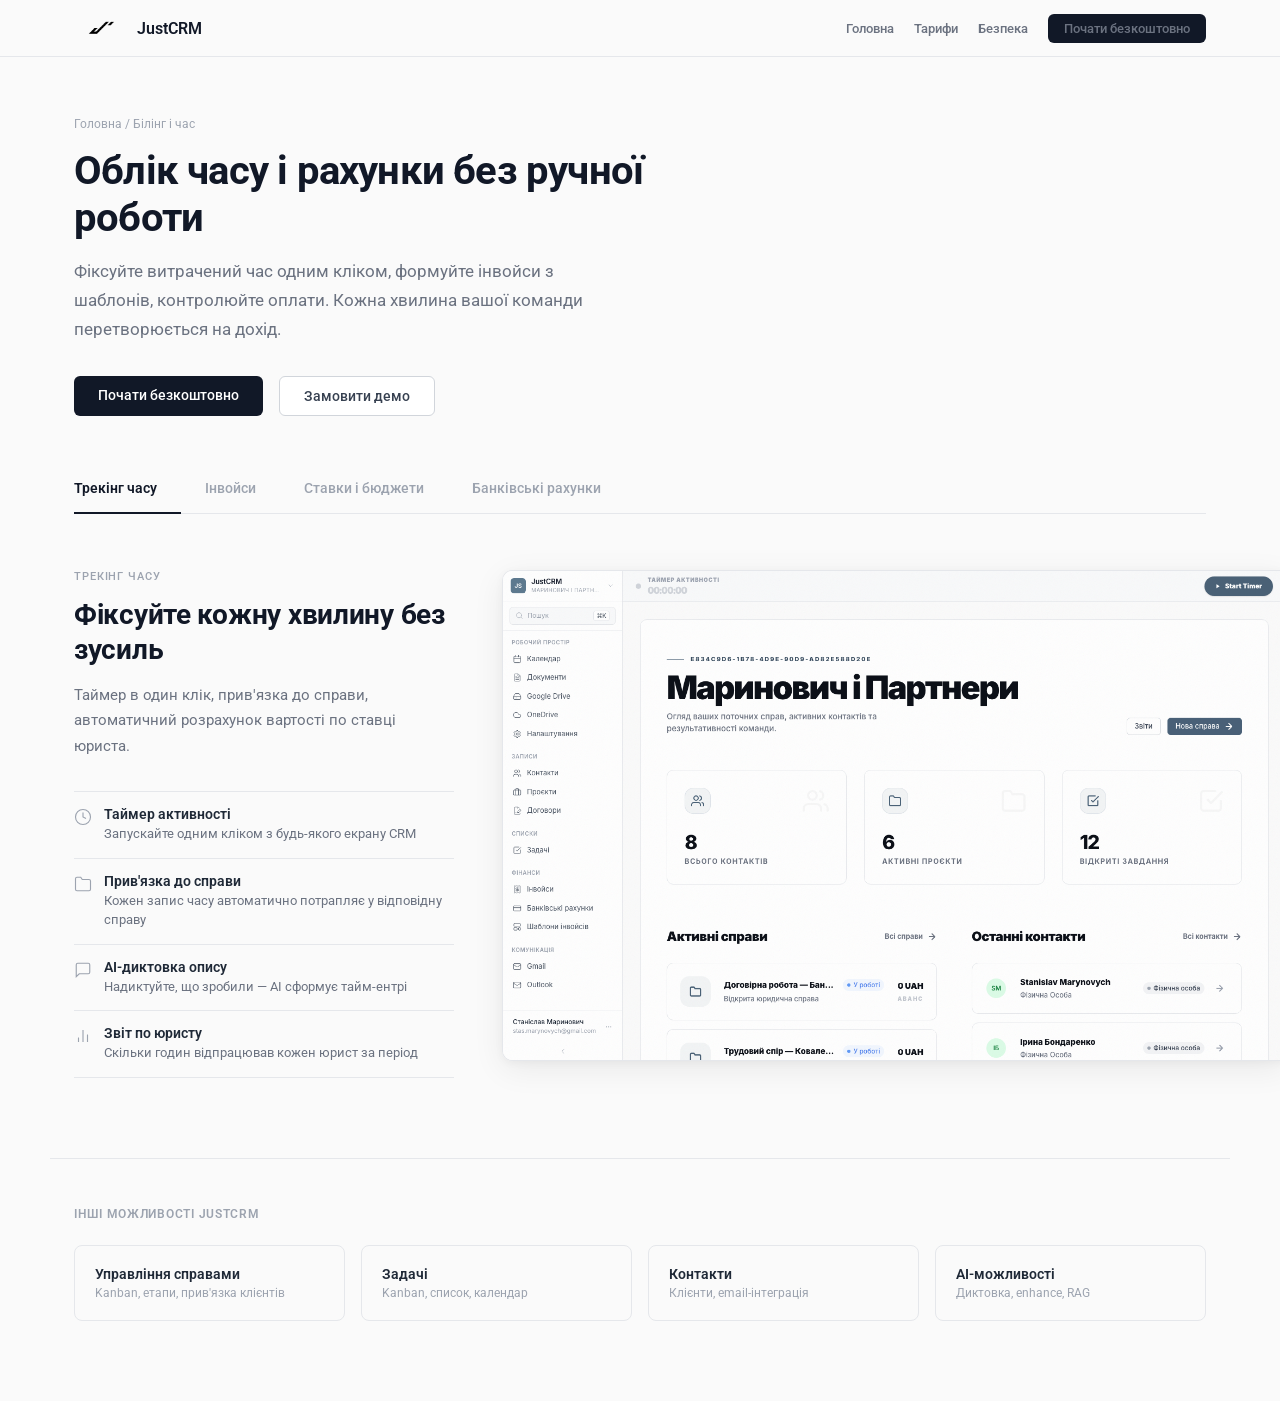
==== billing.html @ 6e7995cc "Billing product page" ====
<!DOCTYPE html>
<html lang="uk">
<head>
<meta charset="UTF-8">
<meta name="viewport" content="width=device-width, initial-scale=1.0">
<title>Білінг і час — JustCRM</title>
<link rel="icon" type="image/png" href="favicon.png">
<link rel="preconnect" href="https://fonts.googleapis.com">
<link rel="preconnect" href="https://fonts.gstatic.com" crossorigin>
<link href="https://fonts.googleapis.com/css2?family=Roboto:wght@400;500;700&display=swap" rel="stylesheet">
<style>
:root {
  --gray-100: #F3F4F6; --gray-200: #E5E7EB; --gray-300: #D1D5DB;
  --gray-400: #9CA3AF; --gray-500: #6B7280; --gray-600: #4B5563;
  --gray-700: #374151; --gray-800: #1F2937; --gray-900: #111827;
  --surface: #FAFAFA;
  --font: 'Roboto', system-ui, sans-serif;
  --ease: cubic-bezier(0.22, 1, 0.36, 1);
}
*, *::before, *::after { box-sizing: border-box; margin: 0; padding: 0; }
html { -webkit-font-smoothing: antialiased; }
body { font-family: var(--font); color: var(--gray-800); background: var(--surface); }

/* Header */
.header {
  position: sticky; top: 0; z-index: 100;
  background: var(--surface); border-bottom: 1px solid var(--gray-200);
}
.header__inner {
  max-width: 1180px; margin: 0 auto; padding: 0 24px;
  height: 56px; display: flex; align-items: center; justify-content: space-between;
}
.logo { display: flex; align-items: center; gap: 8px; text-decoration: none; }
.logo img { height: 32px; }
.logo span { font-size: 16px; font-weight: 600; color: var(--gray-900); }
.header__nav { display: flex; align-items: center; gap: 20px; }
.header__nav a {
  font-size: 13px; font-weight: 500; color: var(--gray-500); text-decoration: none;
}
.header__nav a:hover { color: var(--gray-800); }
.header__cta {
  font-size: 13px; font-weight: 500; color: #fff; background: var(--gray-900);
  padding: 7px 16px; border-radius: 6px; text-decoration: none;
}

/* Page hero */
.page-hero {
  max-width: 1180px; margin: 0 auto; padding: 60px 24px 0;
}
.page-hero__breadcrumb {
  font-size: 12px; color: var(--gray-400); margin-bottom: 16px;
}
.page-hero__breadcrumb a { color: var(--gray-400); text-decoration: none; }
.page-hero__breadcrumb a:hover { color: var(--gray-700); }
.page-hero__title {
  font-size: 40px; font-weight: 700; color: var(--gray-900);
  letter-spacing: -0.02em; margin-bottom: 16px; max-width: 600px;
}
.page-hero__desc {
  font-size: 17px; line-height: 1.7; color: var(--gray-500);
  max-width: 560px; margin-bottom: 32px;
}
.page-hero__actions { display: flex; gap: 16px; margin-bottom: 48px; }
.page-hero__btn {
  font-family: var(--font); font-size: 14px; font-weight: 500;
  padding: 11px 24px; border-radius: 6px; text-decoration: none; border: none; cursor: pointer;
}
.page-hero__btn--primary { background: var(--gray-900); color: #fff; }
.page-hero__btn--primary:hover { background: var(--gray-800); }
.page-hero__btn--secondary { background: #fff; color: var(--gray-700); border: 1px solid var(--gray-300); }

/* Tabs */
.tabs {
  max-width: 1180px; margin: 0 auto; padding: 0 24px;
  position: sticky; top: 56px; z-index: 50;
  background: var(--surface);
}
.tabs__bar {
  display: flex; gap: 0; border-bottom: 1px solid var(--gray-200);
}
.tabs__btn {
  font-family: var(--font); font-size: 14px; font-weight: 500;
  color: var(--gray-400); background: none; border: none;
  padding: 16px 24px; cursor: pointer; position: relative;
  border-bottom: 2px solid transparent; margin-bottom: -1px;
  transition: color 0.15s ease;
}
.tabs__btn:first-child { padding-left: 0; }
.tabs__btn:hover { color: var(--gray-600); }
.tabs__btn--active {
  color: var(--gray-900); font-weight: 600;
  border-bottom-color: var(--gray-900);
}

/* Tab content */
.tab-panel {
  max-width: 1180px; margin: 0 auto; padding: 56px 24px 80px;
  display: none;
}
.tab-panel--active { display: block; }

.tab-panel__layout {
  display: grid; grid-template-columns: 380px 1fr; gap: 48px; align-items: start;
}

.tab-panel__tag {
  font-size: 11px; font-weight: 500; letter-spacing: 0.08em;
  text-transform: uppercase; color: var(--gray-400); margin-bottom: 14px;
}
.tab-panel__title {
  font-size: 28px; font-weight: 700; color: var(--gray-900);
  letter-spacing: -0.01em; margin-bottom: 16px; line-height: 1.25;
}
.tab-panel__desc {
  font-size: 15px; line-height: 1.7; color: var(--gray-500); margin-bottom: 32px;
}
.tab-panel__points {
  list-style: none; display: flex; flex-direction: column;
  border-top: 1px solid var(--gray-200);
}
.tab-panel__point {
  padding: 14px 0; border-bottom: 1px solid var(--gray-200);
  display: flex; gap: 12px; align-items: flex-start;
}
.tab-panel__point-icon { flex-shrink: 0; width: 18px; height: 18px; margin-top: 2px; }
.tab-panel__point-icon svg { width: 18px; height: 18px; stroke: var(--gray-400); stroke-width: 1.5; fill: none; }
.tab-panel__point-title { font-size: 14px; font-weight: 600; color: var(--gray-800); margin-bottom: 2px; }
.tab-panel__point-desc { font-size: 13px; line-height: 1.5; color: var(--gray-500); }

.tab-panel__visual {
  margin-right: -80px;
}
.tab-panel__visual img {
  width: 100%; border: 1px solid var(--gray-200); border-radius: 10px 0 0 10px; border-right: none;
  box-shadow: 0 2px 8px rgba(0,0,0,0.04), 0 8px 32px rgba(0,0,0,0.07);
}

/* Other features nav */
.other-features {
  max-width: 1180px; margin: 0 auto; padding: 0 24px 80px;
  border-top: 1px solid var(--gray-200); padding-top: 48px;
}
.other-features__title {
  font-size: 12px; font-weight: 600; color: var(--gray-400);
  text-transform: uppercase; letter-spacing: 0.06em; margin-bottom: 24px;
}
.other-features__grid {
  display: flex; gap: 16px;
}
.other-features__link {
  flex: 1; padding: 20px; border: 1px solid var(--gray-200); border-radius: 8px;
  text-decoration: none; transition: border-color 0.15s ease, box-shadow 0.15s ease;
}
.other-features__link:hover {
  border-color: var(--gray-300); box-shadow: 0 2px 8px rgba(0,0,0,0.04);
}
.other-features__link-name { font-size: 14px; font-weight: 600; color: var(--gray-800); margin-bottom: 4px; }
.other-features__link-desc { font-size: 12px; color: var(--gray-400); }

@media (max-width: 900px) {
  .tab-panel__layout { grid-template-columns: 1fr; }
  .tab-panel__visual { margin-right: -24px; }
  .other-features__grid { flex-direction: column; }
  .page-hero__title { font-size: 30px; }
}
</style>
</head>
<body>

<header class="header">
  <div class="header__inner">
    <a href="index.html" class="logo">
      <img src="assets/images/logo.png" alt="JustCRM">
      <span>JustCRM</span>
    </a>
    <div class="header__nav">
      <a href="index.html">Головна</a>
      <a href="index.html#pricing">Тарифи</a>
      <a href="index.html#security">Безпека</a>
      <a href="#" class="header__cta">Почати безкоштовно</a>
    </div>
  </div>
</header>

<div class="page-hero">
  <div class="page-hero__breadcrumb"><a href="index.html">Головна</a> / Білінг і час</div>
  <h1 class="page-hero__title">Облік часу і рахунки без ручної роботи</h1>
  <p class="page-hero__desc">Фіксуйте витрачений час одним кліком, формуйте інвойси з шаблонів, контролюйте оплати. Кожна хвилина вашої команди перетворюється на дохід.</p>
  <div class="page-hero__actions">
    <a href="#" class="page-hero__btn page-hero__btn--primary">Почати безкоштовно</a>
    <a href="#" class="page-hero__btn page-hero__btn--secondary">Замовити демо</a>
  </div>
</div>

<div class="tabs">
  <div class="tabs__bar">
    <button class="tabs__btn tabs__btn--active" data-tab="time">Трекінг часу</button>
    <button class="tabs__btn" data-tab="invoices">Інвойси</button>
    <button class="tabs__btn" data-tab="rates">Ставки і бюджети</button>
    <button class="tabs__btn" data-tab="accounts">Банківські рахунки</button>
  </div>
</div>

<!-- Tab 1: Трекінг часу -->
<div class="tab-panel tab-panel--active" id="tab-time">
  <div class="tab-panel__layout">
    <div>
      <div class="tab-panel__tag">Трекінг часу</div>
      <h2 class="tab-panel__title">Фіксуйте кожну хвилину без зусиль</h2>
      <p class="tab-panel__desc">Таймер в один клік, прив'язка до справи, автоматичний розрахунок вартості по ставці юриста.</p>
      <div class="tab-panel__points">
        <div class="tab-panel__point"><span class="tab-panel__point-icon"><svg viewBox="0 0 24 24"><circle cx="12" cy="12" r="10"/><polyline points="12 6 12 12 16 14"/></svg></span><div><div class="tab-panel__point-title">Таймер активності</div><div class="tab-panel__point-desc">Запускайте одним кліком з будь-якого екрану CRM</div></div></div>
        <div class="tab-panel__point"><span class="tab-panel__point-icon"><svg viewBox="0 0 24 24"><path d="M22 19a2 2 0 01-2 2H4a2 2 0 01-2-2V5a2 2 0 012-2h5l2 3h9a2 2 0 012 2z"/></svg></span><div><div class="tab-panel__point-title">Прив'язка до справи</div><div class="tab-panel__point-desc">Кожен запис часу автоматично потрапляє у відповідну справу</div></div></div>
        <div class="tab-panel__point"><span class="tab-panel__point-icon"><svg viewBox="0 0 24 24"><path d="M21 15a2 2 0 01-2 2H7l-4 4V5a2 2 0 012-2h14a2 2 0 012 2z"/></svg></span><div><div class="tab-panel__point-title">AI-диктовка опису</div><div class="tab-panel__point-desc">Надиктуйте, що зробили — AI сформує тайм-ентрі</div></div></div>
        <div class="tab-panel__point"><span class="tab-panel__point-icon"><svg viewBox="0 0 24 24"><line x1="18" y1="20" x2="18" y2="10"/><line x1="12" y1="20" x2="12" y2="4"/><line x1="6" y1="20" x2="6" y2="14"/></svg></span><div><div class="tab-panel__point-title">Звіт по юристу</div><div class="tab-panel__point-desc">Скільки годин відпрацював кожен юрист за період</div></div></div>
      </div>
    </div>
    <div class="tab-panel__visual">
      <img src="assets/images/hero-dashboard-2x.png" alt="Трекінг часу">
    </div>
  </div>
</div>

<!-- Tab 2: Інвойси -->
<div class="tab-panel" id="tab-invoices">
  <div class="tab-panel__layout">
    <div>
      <div class="tab-panel__tag">Інвойси</div>
      <h2 class="tab-panel__title">Від тайм-ентрі до рахунку за хвилину</h2>
      <p class="tab-panel__desc">Формуйте інвойси з шаблонів, додавайте кілька активностей, відстежуйте статус оплати.</p>
      <div class="tab-panel__points">
        <div class="tab-panel__point"><span class="tab-panel__point-icon"><svg viewBox="0 0 24 24"><path d="M14 2H6a2 2 0 00-2 2v16a2 2 0 002 2h12a2 2 0 002-2V8z"/><polyline points="14 2 14 8 20 8"/></svg></span><div><div class="tab-panel__point-title">Шаблони інвойсів</div><div class="tab-panel__point-desc">Налаштуйте шаблон з логотипом фірми і реквізитами</div></div></div>
        <div class="tab-panel__point"><span class="tab-panel__point-icon"><svg viewBox="0 0 24 24"><line x1="12" y1="1" x2="12" y2="23"/><path d="M17 5H9.5a3.5 3.5 0 000 7h5a3.5 3.5 0 010 7H6"/></svg></span><div><div class="tab-panel__point-title">Мультивалютність</div><div class="tab-panel__point-desc">UAH, EUR, USD — ціна у валюті клієнта</div></div></div>
        <div class="tab-panel__point"><span class="tab-panel__point-icon"><svg viewBox="0 0 24 24"><polyline points="9 11 12 14 22 4"/><path d="M21 12v7a2 2 0 01-2 2H5a2 2 0 01-2-2V5a2 2 0 012-2h11"/></svg></span><div><div class="tab-panel__point-title">Статуси оплати</div><div class="tab-panel__point-desc">Чернетка → Надіслано → Оплачено. Контроль прострочених</div></div></div>
        <div class="tab-panel__point"><span class="tab-panel__point-icon"><svg viewBox="0 0 24 24"><path d="M17 21v-2a4 4 0 00-4-4H5a4 4 0 00-4-4v2"/><circle cx="9" cy="7" r="4"/></svg></span><div><div class="tab-panel__point-title">Зміна платника</div><div class="tab-panel__point-desc">Переназначте рахунок іншому контакту</div></div></div>
      </div>
    </div>
    <div class="tab-panel__visual">
      <img src="assets/images/feature-invoices.png" alt="Інвойси">
    </div>
  </div>
</div>

<!-- Tab 3: Ставки і бюджети -->
<div class="tab-panel" id="tab-rates">
  <div class="tab-panel__layout">
    <div>
      <div class="tab-panel__tag">Ставки і бюджети</div>
      <h2 class="tab-panel__title">Контроль рентабельності кожної справи</h2>
      <p class="tab-panel__desc">Індивідуальні ставки для кожного юриста, бюджети справ з автоматичним відстеженням витрат.</p>
      <div class="tab-panel__points">
        <div class="tab-panel__point"><span class="tab-panel__point-icon"><svg viewBox="0 0 24 24"><line x1="12" y1="1" x2="12" y2="23"/><path d="M17 5H9.5a3.5 3.5 0 000 7h5a3.5 3.5 0 010 7H6"/></svg></span><div><div class="tab-panel__point-title">Ставки по юристах</div><div class="tab-panel__point-desc">Індивідуальна ставка для кожного члена команди</div></div></div>
        <div class="tab-panel__point"><span class="tab-panel__point-icon"><svg viewBox="0 0 24 24"><line x1="18" y1="20" x2="18" y2="10"/><line x1="12" y1="20" x2="12" y2="4"/><line x1="6" y1="20" x2="6" y2="14"/></svg></span><div><div class="tab-panel__point-title">Бюджет справи</div><div class="tab-panel__point-desc">Встановіть ліміт і бачте залишок у реальному часі</div></div></div>
        <div class="tab-panel__point"><span class="tab-panel__point-icon"><svg viewBox="0 0 24 24"><polyline points="22 12 18 12 15 21 9 3 6 12 2 12"/></svg></span><div><div class="tab-panel__point-title">Автооновлення бюджету</div><div class="tab-panel__point-desc">Бюджет перераховується автоматично при додаванні часу</div></div></div>
        <div class="tab-panel__point"><span class="tab-panel__point-icon"><svg viewBox="0 0 24 24"><rect x="3" y="3" width="7" height="7"/><rect x="14" y="3" width="7" height="7"/><rect x="3" y="14" width="7" height="7"/><rect x="14" y="14" width="7" height="7"/></svg></span><div><div class="tab-panel__point-title">Різні типи білінгу</div><div class="tab-panel__point-desc">Почасовий, фіксований, retainer — в одній справі</div></div></div>
      </div>
    </div>
    <div class="tab-panel__visual">
      <img src="assets/images/feature-projects.png" alt="Ставки і бюджети">
    </div>
  </div>
</div>

<!-- Tab 4: Банківські рахунки -->
<div class="tab-panel" id="tab-accounts">
  <div class="tab-panel__layout">
    <div>
      <div class="tab-panel__tag">Банківські рахунки</div>
      <h2 class="tab-panel__title">Контроль надходжень і залишків</h2>
      <p class="tab-panel__desc">Ведіть облік банківських рахунків фірми, відстежуйте надходження по інвойсах.</p>
      <div class="tab-panel__points">
        <div class="tab-panel__point"><span class="tab-panel__point-icon"><svg viewBox="0 0 24 24"><rect x="1" y="4" width="22" height="16" rx="2" ry="2"/><line x1="1" y1="10" x2="23" y2="10"/></svg></span><div><div class="tab-panel__point-title">Рахунки фірми</div><div class="tab-panel__point-desc">Додайте всі рахунки компанії в одне місце</div></div></div>
        <div class="tab-panel__point"><span class="tab-panel__point-icon"><svg viewBox="0 0 24 24"><polyline points="9 11 12 14 22 4"/><path d="M21 12v7a2 2 0 01-2 2H5a2 2 0 01-2-2V5a2 2 0 012-2h11"/></svg></span><div><div class="tab-panel__point-title">Прив'язка до інвойсів</div><div class="tab-panel__point-desc">Бачте, на який рахунок надійшла оплата</div></div></div>
        <div class="tab-panel__point"><span class="tab-panel__point-icon"><svg viewBox="0 0 24 24"><line x1="12" y1="1" x2="12" y2="23"/><path d="M17 5H9.5a3.5 3.5 0 000 7h5a3.5 3.5 0 010 7H6"/></svg></span><div><div class="tab-panel__point-title">Мультивалютність</div><div class="tab-panel__point-desc">UAH, EUR, USD рахунки в одному інтерфейсі</div></div></div>
      </div>
    </div>
    <div class="tab-panel__visual">
      <img src="assets/images/hero-dashboard-2x.png" alt="Банківські рахунки">
    </div>
  </div>
</div>

<!-- Other features -->
<div class="other-features">
  <div class="other-features__title">Інші можливості JustCRM</div>
  <div class="other-features__grid">
    <a href="#" class="other-features__link">
      <div class="other-features__link-name">Управління справами</div>
      <div class="other-features__link-desc">Kanban, етапи, прив'язка клієнтів</div>
    </a>
    <a href="#" class="other-features__link">
      <div class="other-features__link-name">Задачі</div>
      <div class="other-features__link-desc">Kanban, список, календар</div>
    </a>
    <a href="#" class="other-features__link">
      <div class="other-features__link-name">Контакти</div>
      <div class="other-features__link-desc">Клієнти, email-інтеграція</div>
    </a>
    <a href="#" class="other-features__link">
      <div class="other-features__link-name">AI-можливості</div>
      <div class="other-features__link-desc">Диктовка, enhance, RAG</div>
    </a>
  </div>
</div>

<script>
document.querySelectorAll('.tabs__btn').forEach(btn => {
  btn.addEventListener('click', () => {
    document.querySelectorAll('.tabs__btn').forEach(b => b.classList.remove('tabs__btn--active'));
    document.querySelectorAll('.tab-panel').forEach(p => p.classList.remove('tab-panel--active'));
    btn.classList.add('tabs__btn--active');
    document.getElementById('tab-' + btn.dataset.tab).classList.add('tab-panel--active');
  });
});
</script>
</body>
</html>
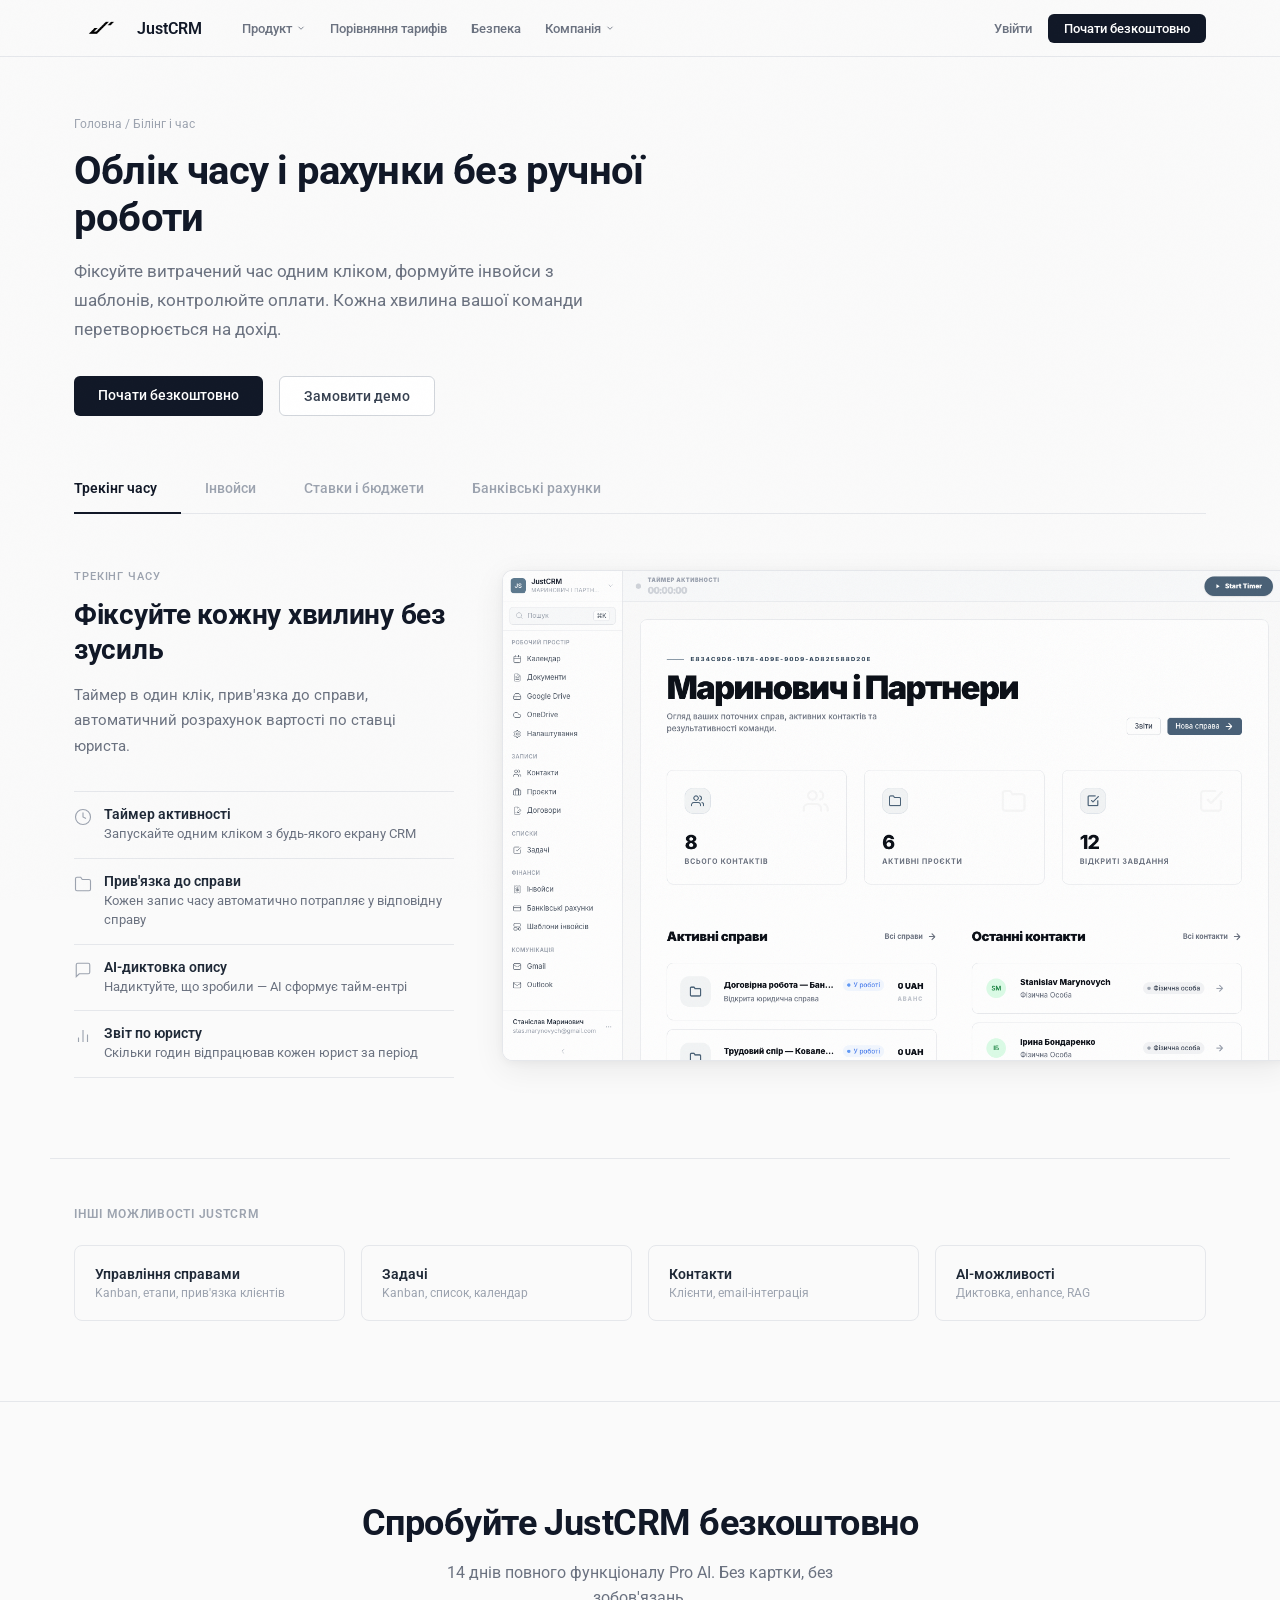
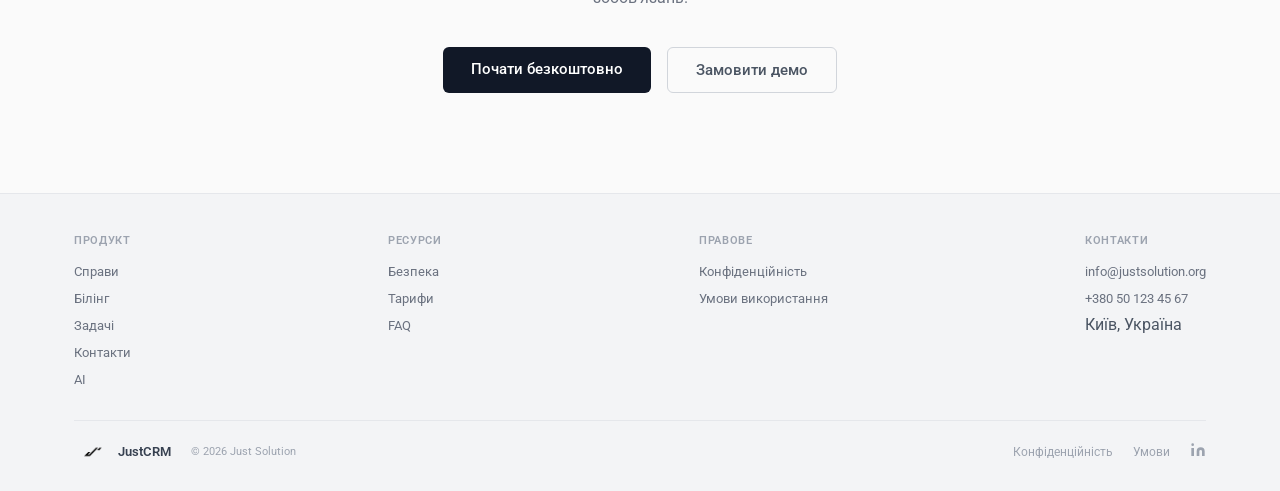
==== commit c5f1baa4: "Shared header+footer on all pages" ====
--- a/billing.html
+++ b/billing.html
@@ -167,16 +167,44 @@
 </head>
 <body>
 
+<link rel="stylesheet" href="shared.css">
 <header class="header">
   <div class="header__inner">
     <a href="index.html" class="logo">
-      <img src="assets/images/logo.png" alt="JustCRM">
-      <span>JustCRM</span>
-    </a>
-    <div class="header__nav">
-      <a href="index.html">Головна</a>
-      <a href="index.html#pricing">Тарифи</a>
-      <a href="index.html#security">Безпека</a>
+      <img class="logo__mark" src="assets/images/logo.png" alt="JustCRM">
+      <span class="logo__name">JustCRM</span>
+    </a>
+    <nav class="nav">
+      <div class="nav__item">
+        Продукт
+        <svg class="nav__chevron" viewBox="0 0 24 24"><polyline points="6 9 12 15 18 9"/></svg>
+        <div class="nav__dropdown">
+          <div class="nav__dropdown-section">
+            <a href="index.html#feat-cases">Управління справами</a>
+            <a href="billing.html">Білінг і час</a>
+            <a href="index.html#feat-tasks">Задачі</a>
+            <a href="index.html#feat-contacts">Контакти</a>
+            <a href="index.html#feat-ai">AI-можливості</a>
+          </div>
+        </div>
+      </div>
+      <a href="compare.html" class="nav__link">Порівняння тарифів</a>
+      <a href="index.html#security" class="nav__link">Безпека</a>
+      <div class="nav__item">
+        Компанія
+        <svg class="nav__chevron" viewBox="0 0 24 24"><polyline points="6 9 12 15 18 9"/></svg>
+        <div class="nav__dropdown">
+          <div class="nav__dropdown-section">
+            <a href="#">Про нас</a>
+            <a href="#">Команда</a>
+            <a href="#">Контакти</a>
+            <a href="#">Блог</a>
+          </div>
+        </div>
+      </div>
+    </nav>
+    <div class="header__right">
+      <a href="#" class="header__login">Увійти</a>
       <a href="#" class="header__cta">Почати безкоштовно</a>
     </div>
   </div>
@@ -303,6 +331,30 @@
   </div>
 </div>
 
+<!-- FINAL CTA -->
+<section class="final-cta">
+  <h2 class="final-cta__title">Спробуйте JustCRM безкоштовно</h2>
+  <p class="final-cta__desc">14 днів повного функціоналу Pro AI. Без картки, без зобов'язань.</p>
+  <div class="final-cta__actions">
+    <a href="#" class="final-cta__btn-primary">Почати безкоштовно</a>
+    <a href="#" class="final-cta__btn-secondary">Замовити демо</a>
+  </div>
+</section>
+<footer class="footer">
+  <div class="footer__inner">
+    <div class="footer__grid">
+      <div class="footer__col"><div class="footer__col-title">Продукт</div><ul class="footer__links"><li><a href="index.html#feat-cases">Справи</a></li><li><a href="billing.html">Білінг</a></li><li><a href="index.html#feat-tasks">Задачі</a></li><li><a href="index.html#feat-contacts">Контакти</a></li><li><a href="index.html#feat-ai">AI</a></li></ul></div>
+      <div class="footer__col"><div class="footer__col-title">Ресурси</div><ul class="footer__links"><li><a href="index.html#security">Безпека</a></li><li><a href="index.html#pricing">Тарифи</a></li><li><a href="index.html#faq">FAQ</a></li></ul></div>
+      <div class="footer__col"><div class="footer__col-title">Правове</div><ul class="footer__links"><li><a href="#">Конфіденційність</a></li><li><a href="#">Умови використання</a></li></ul></div>
+      <div class="footer__col"><div class="footer__col-title">Контакти</div><ul class="footer__links"><li><a href="mailto:info@justsolution.org">info@justsolution.org</a></li><li><a href="tel:+380501234567">+380 50 123 45 67</a></li><li>Київ, Україна</li></ul></div>
+    </div>
+    <div class="footer__bottom">
+      <div class="footer__left"><div class="footer__logo"><img class="footer__logo-mark" src="assets/images/logo.png" alt=""> JustCRM</div><span class="footer__copy">© 2026 Just Solution</span></div>
+      <div class="footer__right"><a href="#" class="footer__contact-link">Конфіденційність</a><a href="#" class="footer__contact-link">Умови</a><div class="footer__social"><a href="https://www.linkedin.com/company/just-solution-ua/" target="_blank" rel="noopener"><svg viewBox="0 0 24 24"><path d="M16 8a6 6 0 016 6v7h-4v-7a2 2 0 00-2-2 2 2 0 00-2 2v7h-4v-7a6 6 0 016-6zM2 9h4v12H2zM4 6a2 2 0 100-4 2 2 0 000 4z"/></svg></a></div></div>
+    </div>
+  </div>
+</footer>
+
 <script>
 document.querySelectorAll('.tabs__btn').forEach(btn => {
   btn.addEventListener('click', () => {
--- a/shared.css
+++ b/shared.css
@@ -0,0 +1,190 @@
+:root {
+  --gray-100: #F3F4F6;
+  --gray-200: #E5E7EB;
+  --gray-300: #D1D5DB;
+  --gray-400: #9CA3AF;
+  --gray-500: #6B7280;
+  --gray-600: #4B5563;
+  --gray-700: #374151;
+  --gray-800: #1F2937;
+  --gray-900: #111827;
+  --surface: #FAFAFA;
+  --font: 'Roboto', system-ui, sans-serif;
+  --ease: cubic-bezier(0.22, 1, 0.36, 1);
+}
+
+*, *::before, *::after { box-sizing: border-box; margin: 0; padding: 0; }
+html { -webkit-font-smoothing: antialiased; scroll-snap-type: y proximity; scroll-behavior: smooth; }
+body { font-family: var(--font); color: var(--gray-800); background: var(--surface); }
+
+/* --- NOISE --- */
+body::after {
+  content: ''; position: fixed; inset: 0; pointer-events: none; z-index: 9999; opacity: 0.025;
+  background-image: url("data:image/svg+xml,%3Csvg viewBox='0 0 256 256' xmlns='http://www.w3.org/2000/svg'%3E%3Cfilter id='n'%3E%3CfeTurbulence type='fractalNoise' baseFrequency='0.9' numOctaves='4' stitchTiles='stitch'/%3E%3C/filter%3E%3Crect width='100%25' height='100%25' filter='url(%23n)' opacity='0.5'/%3E%3C/svg%3E");
+  background-repeat: repeat; background-size: 256px;
+}
+
+/* --- HEADER --- */
+.header {
+  position: sticky; top: 0; z-index: 100;
+  background: var(--surface); border-bottom: 1px solid var(--gray-200);
+}
+.header__inner {
+  max-width: 1180px; margin: 0 auto; padding: 0 24px;
+  height: 56px; display: flex; align-items: center; gap: 40px;
+}
+.logo { display: flex; align-items: center; gap: 8px; text-decoration: none; flex-shrink: 0; }
+.logo__mark {
+  height: 32px; width: auto;
+}
+.logo__name { font-size: 16px; font-weight: 600; color: var(--gray-900); }
+.nav { display: flex; gap: 24px; }
+.nav__item {
+  position: relative; font-size: 13px; font-weight: 500;
+  color: var(--gray-500); text-decoration: none; cursor: pointer;
+  padding: 8px 0; display: flex; align-items: center; gap: 4px;
+}
+.nav__item:hover { color: var(--gray-800); }
+.nav__chevron {
+  width: 10px; height: 10px; stroke: currentColor; stroke-width: 2; fill: none;
+  transition: transform 0.2s ease;
+}
+.nav__item:hover .nav__chevron { transform: rotate(180deg); }
+.nav__dropdown {
+  position: absolute; top: 100%; left: -16px;
+  background: #fff; border: 1px solid var(--gray-200); border-radius: 10px;
+  padding: 8px 0; min-width: 220px;
+  box-shadow: 0 4px 12px rgba(0,0,0,0.06), 0 12px 28px rgba(0,0,0,0.08);
+  opacity: 0; visibility: hidden; transform: translateY(-4px);
+  transition: opacity 0.15s ease, transform 0.15s ease, visibility 0.15s ease;
+  z-index: 200;
+}
+.nav__item:hover .nav__dropdown {
+  opacity: 1; visibility: visible; transform: translateY(0);
+}
+.nav__dropdown-section {
+  padding: 4px 0;
+}
+.nav__dropdown-section + .nav__dropdown-section {
+  border-top: 1px solid var(--gray-100);
+}
+.nav__dropdown-label {
+  font-size: 10px; font-weight: 600; color: var(--gray-400);
+  text-transform: uppercase; letter-spacing: 0.06em;
+  padding: 8px 16px 4px;
+}
+.nav__dropdown a {
+  display: block; padding: 7px 16px; font-size: 13px; font-weight: 400;
+  color: var(--gray-600); text-decoration: none;
+  transition: background 0.1s ease, color 0.1s ease;
+}
+.nav__dropdown a:hover { background: var(--gray-100); color: var(--gray-900); }
+.nav__dropdown a .nav__link-hint {
+  font-size: 11px; color: var(--gray-400); display: block; margin-top: 1px;
+}
+.nav__link {
+  font-size: 13px; font-weight: 500; color: var(--gray-500);
+  text-decoration: none; padding: 8px 0;
+}
+.nav__link:hover { color: var(--gray-800); }
+.header__right { margin-left: auto; display: flex; align-items: center; gap: 16px; }
+.header__login { font-size: 13px; font-weight: 500; color: var(--gray-500); text-decoration: none; }
+.header__cta {
+  font-size: 13px; font-weight: 500; color: #fff; background: var(--gray-900);
+  padding: 7px 16px; border-radius: 6px; text-decoration: none; transition: transform 0.15s ease;
+}
+.header__cta:hover { background: var(--gray-800); }
+.header__cta:active { transform: scale(0.96); }
+
+
+
+/* --- FINAL CTA --- */
+.final-cta {
+  position: relative; z-index: 1; background: var(--surface);
+  padding: 100px 0; text-align: center; scroll-snap-align: start;
+  border-top: 1px solid var(--gray-200);
+}
+.final-cta__title {
+  font-size: 36px; font-weight: 700; color: var(--gray-900);
+  letter-spacing: -0.015em; margin-bottom: 16px;
+}
+.final-cta__desc {
+  font-size: 16px; color: var(--gray-500); margin-bottom: 36px;
+  max-width: 460px; margin-left: auto; margin-right: auto; line-height: 1.6;
+}
+.final-cta__actions {
+  display: flex; justify-content: center; gap: 16px;
+}
+.final-cta__btn-primary {
+  font-family: var(--font); font-size: 15px; font-weight: 500;
+  color: #fff; background: var(--gray-900); padding: 13px 28px;
+  border-radius: 6px; text-decoration: none; border: none; cursor: pointer;
+  transition: background 0.15s ease;
+}
+.final-cta__btn-primary:hover { background: var(--gray-800); }
+.final-cta__btn-secondary {
+  font-family: var(--font); font-size: 15px; font-weight: 500;
+  color: var(--gray-600); background: transparent; padding: 13px 28px;
+  border-radius: 6px; text-decoration: none;
+  border: 1px solid var(--gray-300);
+  transition: border-color 0.15s ease, color 0.15s ease;
+}
+.final-cta__btn-secondary:hover { border-color: var(--gray-400); color: var(--gray-800); }
+
+
+
+/* --- FOOTER --- */
+.footer {
+  position: relative; z-index: 1; background: var(--gray-100);
+  border-top: 1px solid var(--gray-200);
+  padding: 40px 0 28px; color: var(--gray-600);
+}
+.footer__inner {
+  max-width: 1180px; margin: 0 auto; padding: 0 24px;
+}
+.footer__grid {
+  display: flex; justify-content: space-between; gap: 24px;
+  padding-bottom: 32px; border-bottom: 1px solid rgba(255,255,255,0.06);
+}
+.footer__col { }
+.footer__grid {
+  display: flex; justify-content: space-between; gap: 24px;
+  padding-bottom: 32px; border-bottom: 1px solid var(--gray-200);
+}
+.footer__col-title {
+  font-size: 11px; font-weight: 600; color: var(--gray-400);
+  text-transform: uppercase; letter-spacing: 0.06em; margin-bottom: 14px;
+}
+.footer__links { list-style: none; display: flex; flex-direction: column; gap: 8px; }
+.footer__links a {
+  font-size: 13px; color: var(--gray-500); text-decoration: none;
+  transition: color 0.15s ease;
+}
+.footer__links a:hover { color: var(--gray-800); }
+.footer__bottom {
+  display: flex; justify-content: space-between; align-items: center;
+  padding-top: 20px; flex-wrap: wrap; gap: 12px;
+}
+.footer__left { display: flex; align-items: center; gap: 20px; }
+.footer__logo {
+  display: flex; align-items: center; gap: 6px;
+  font-size: 13px; font-weight: 600; color: var(--gray-700);
+}
+.footer__logo-mark {
+  height: 22px; width: auto;
+}
+.footer__copy { font-size: 11px; color: var(--gray-400); }
+.footer__right { display: flex; align-items: center; gap: 20px; }
+.footer__contact-link {
+  font-size: 12px; color: var(--gray-400); text-decoration: none;
+}
+.footer__contact-link:hover { color: var(--gray-700); }
+.footer__social a {
+  color: var(--gray-400); transition: color 0.15s ease;
+}
+.footer__social a:hover { color: var(--gray-800); }
+.footer__social svg { width: 16px; height: 16px; fill: currentColor; }
+
+
+
+@media (max-width: 900px) { .nav { display: none; } .footer__grid { flex-wrap: wrap; } .final-cta__actions { flex-direction: column; align-items: center; } }
